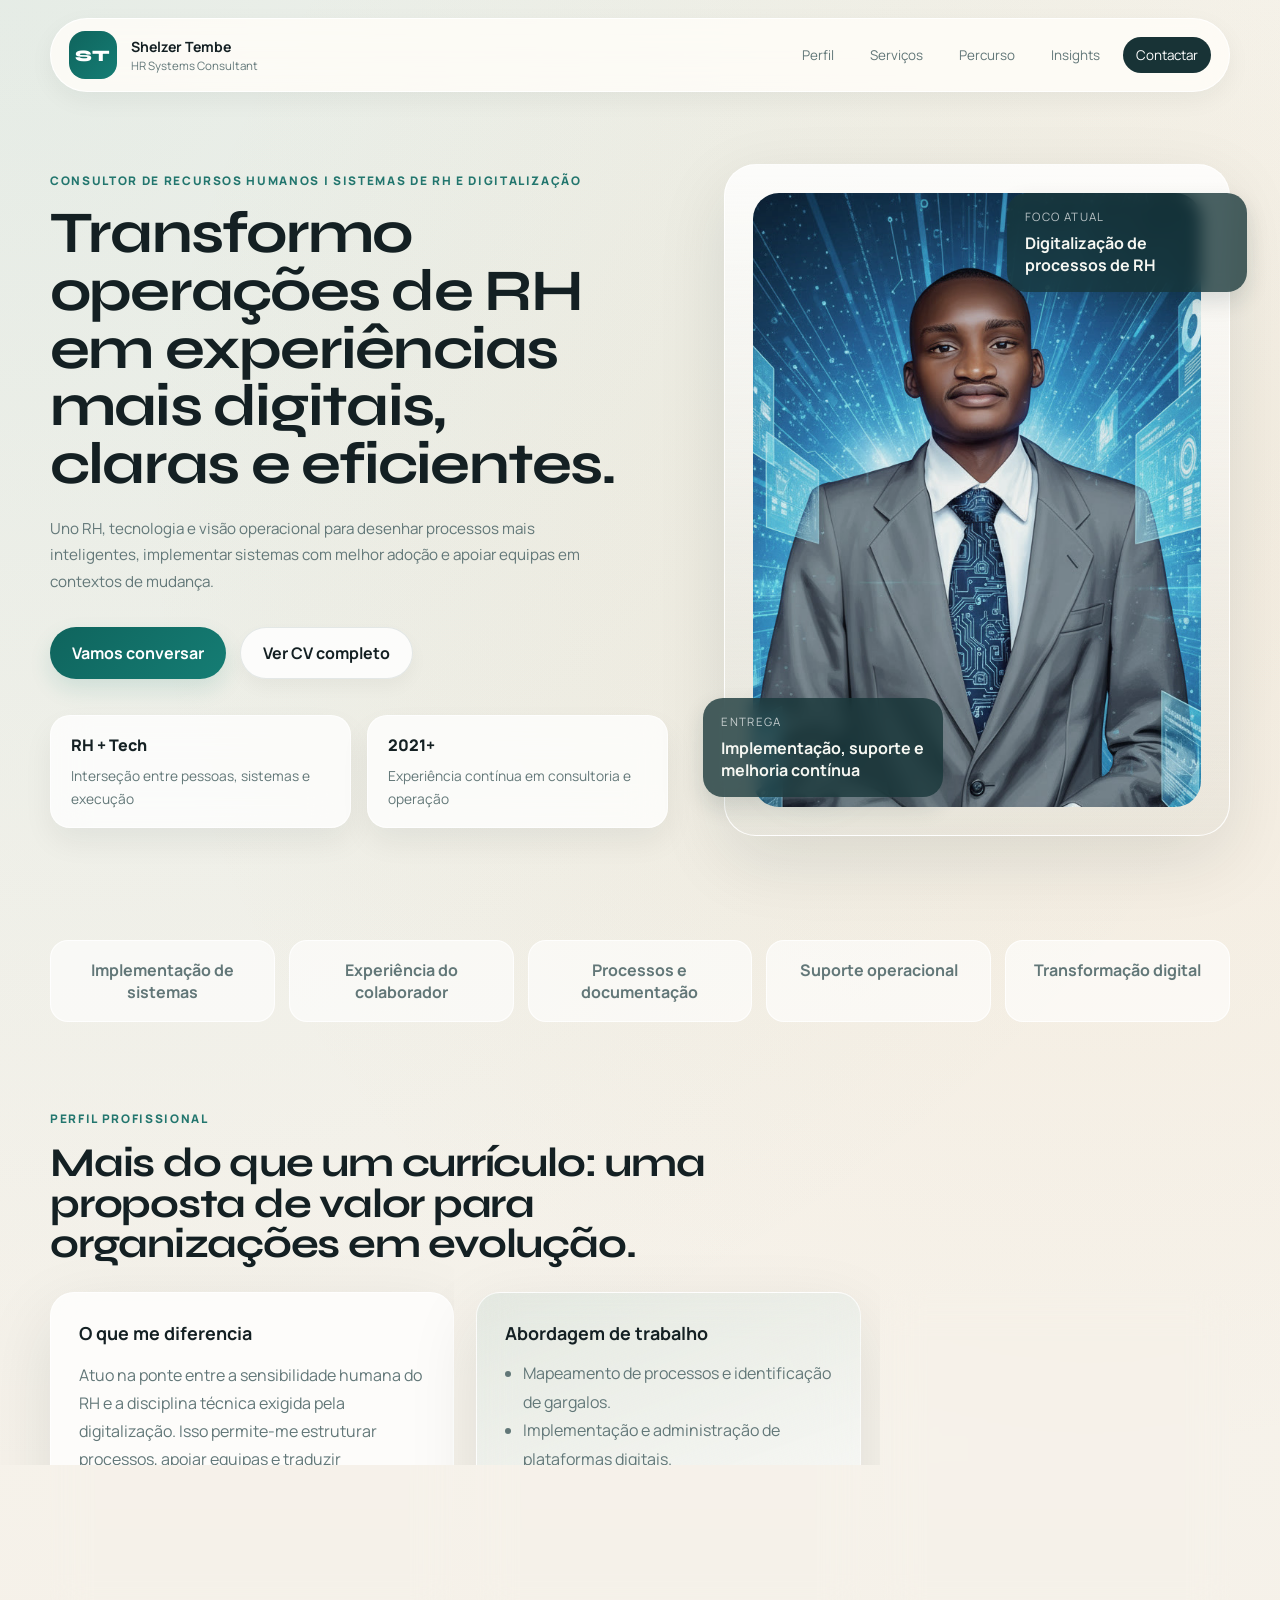
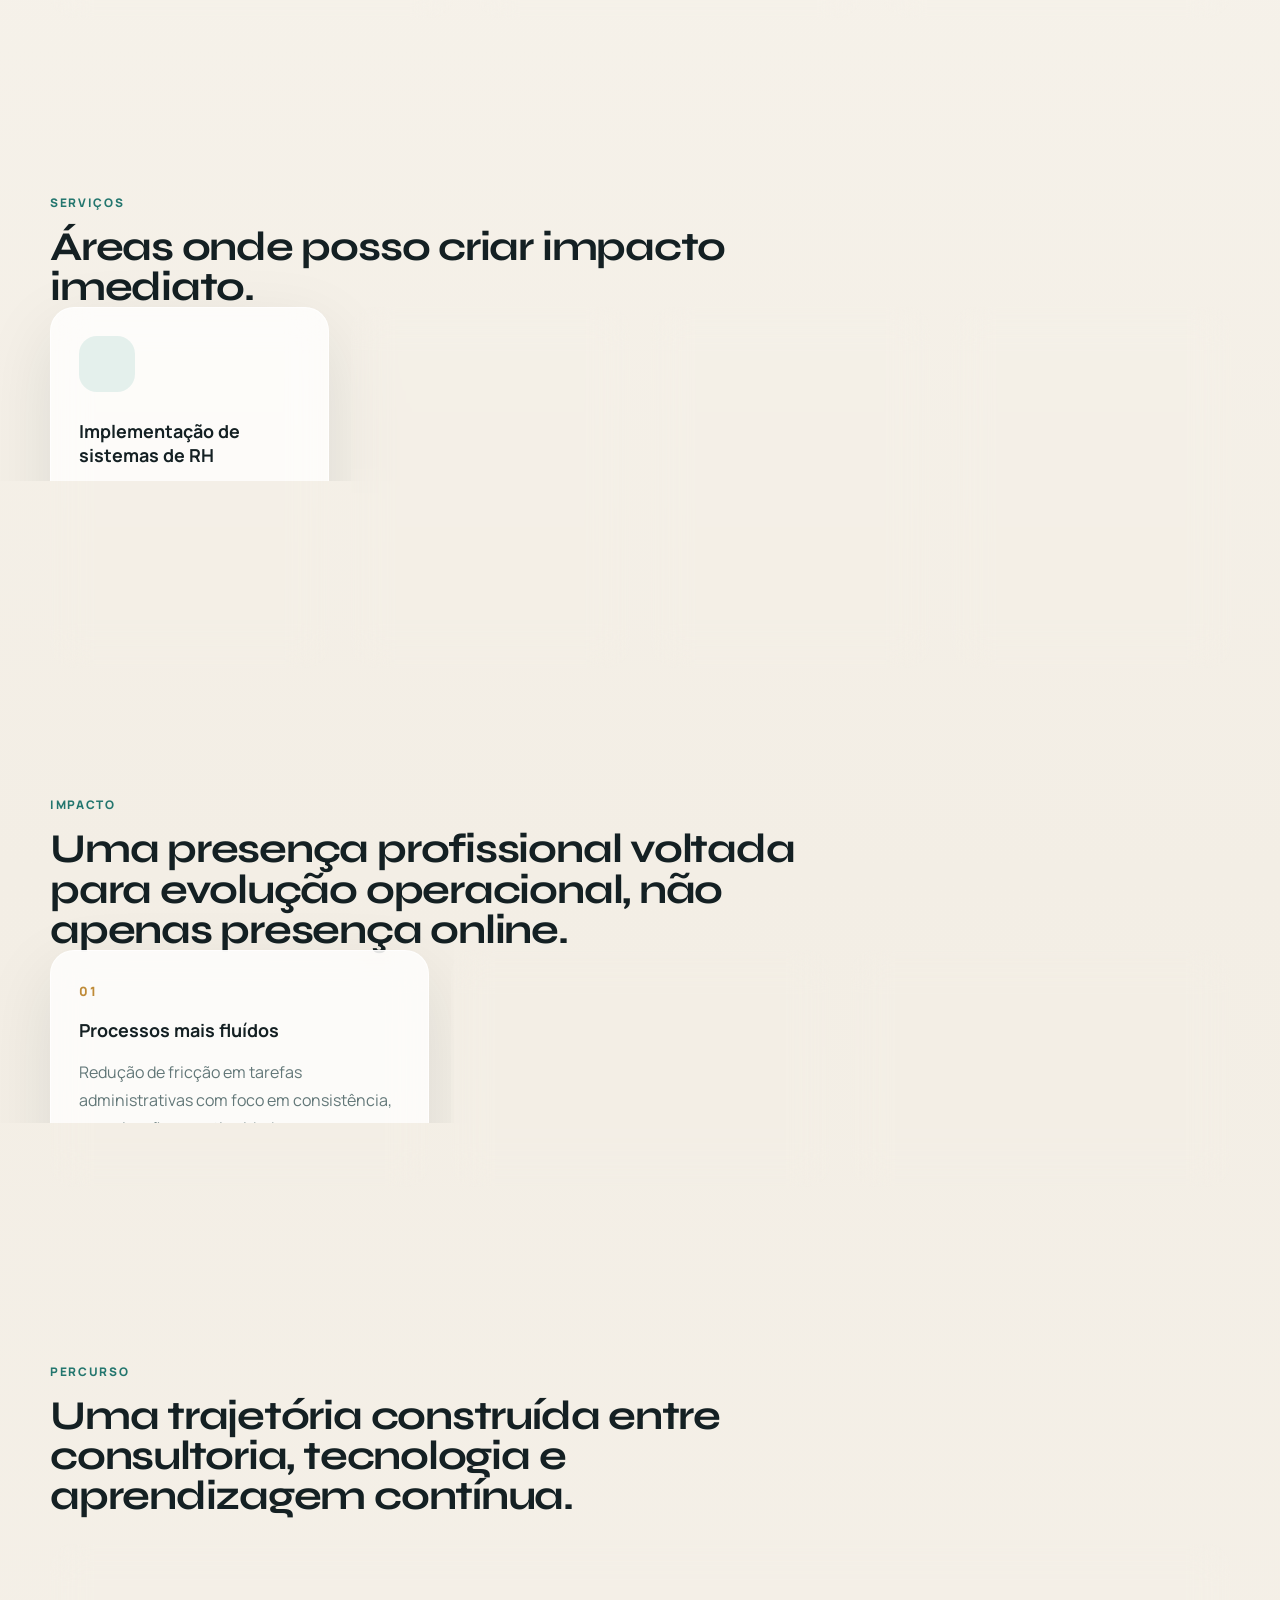
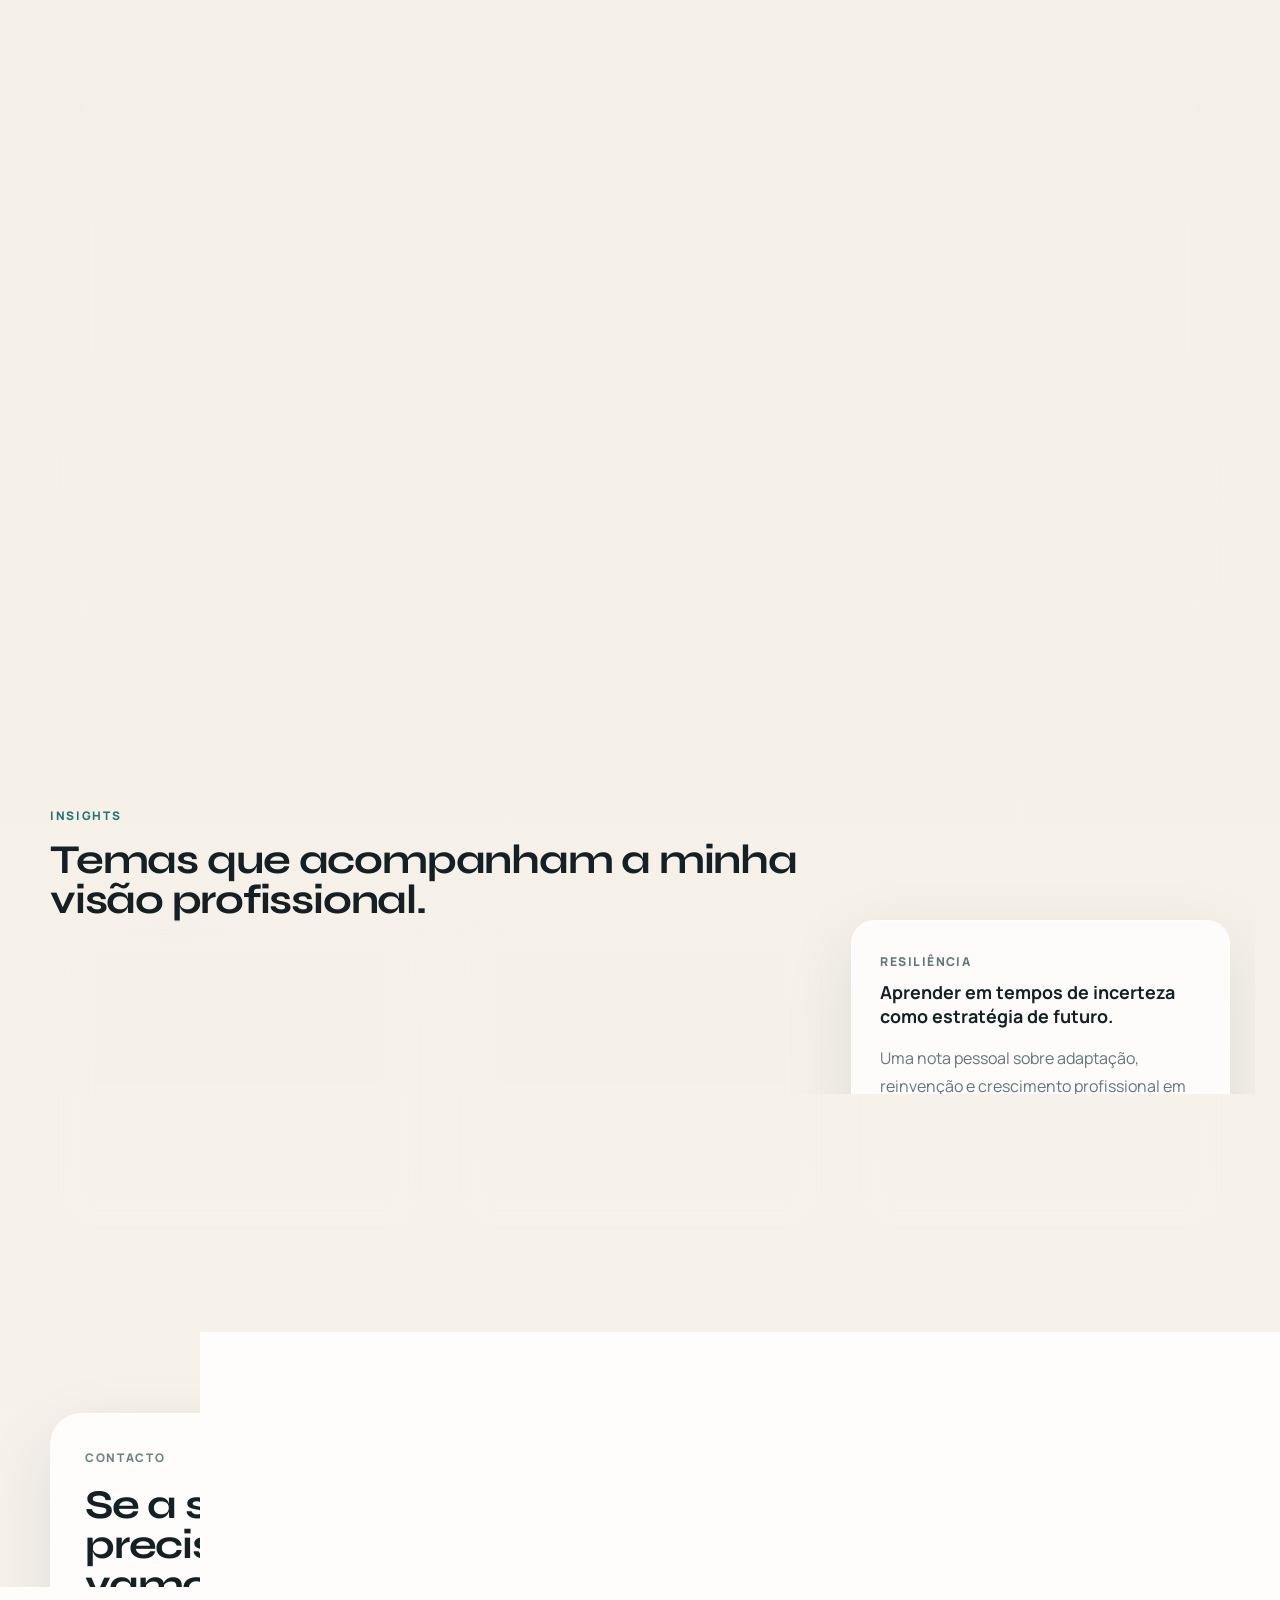
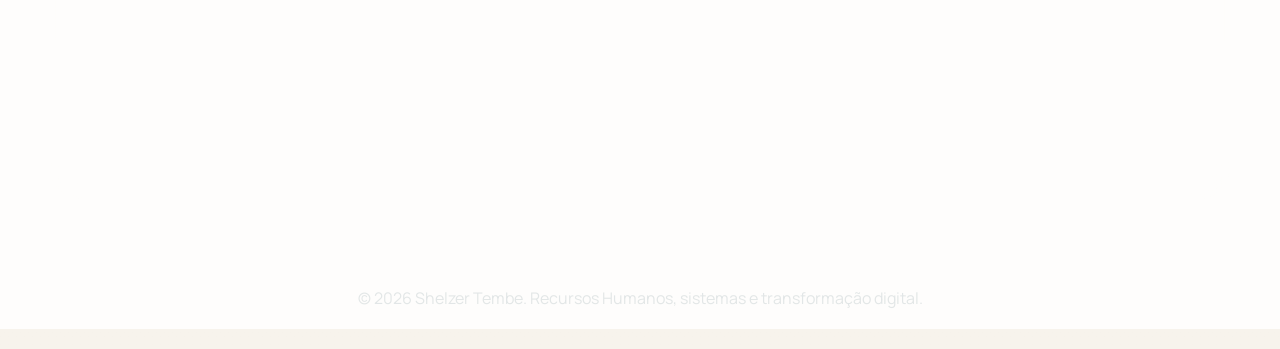
==== base/public_html/index.html @ d5ac781a "Update model" ====
<!DOCTYPE html>
<html lang="pt">
<head>
    <script async src="https://www.googletagmanager.com/gtag/js?id=G-PT7D8NVJNS"></script>
    <script>
        window.dataLayer = window.dataLayer || [];
        function gtag(){dataLayer.push(arguments);}
        gtag('js', new Date());
        gtag('config', 'G-PT7D8NVJNS');
    </script>

    <meta charset="utf-8">
    <meta name="viewport" content="width=device-width, initial-scale=1">
    <meta name="keywords" content="Shelzer Tembe, consultor de recursos humanos, sistemas de RH, digitalização, RH digital, transformação digital">
    <meta name="description" content="Portfólio de Shelzer Tembe, consultor de Recursos Humanos, sistemas de RH e digitalização de processos.">
    <meta name="author" content="Shelzer Tembe">

    <title>Shelzer Tembe | RH, Sistemas e Digitalização</title>

    <link rel="preconnect" href="https://fonts.googleapis.com">
    <link rel="preconnect" href="https://fonts.gstatic.com" crossorigin>
    <link href="https://fonts.googleapis.com/css2?family=Manrope:wght@400;500;600;700;800&family=Syne:wght@500;700;800&display=swap" rel="stylesheet">
    <link rel="stylesheet" href="assets/vendors/themify-icons/css/themify-icons.css">
    <link rel="stylesheet" href="assets/css/modern-portfolio.css">
    <link rel="apple-touch-icon" sizes="180x180" href="assets/favicon/apple-touch-icon.png">
    <link rel="icon" type="image/png" sizes="32x32" href="assets/favicon/favicon-32x32.png">
    <link rel="icon" type="image/png" sizes="16x16" href="assets/favicon/favicon-16x16.png">
    <link rel="manifest" href="assets/favicon/site.webmanifest">
</head>
<body>
    <div class="site-shell">
        <header class="topbar">
            <a class="brand" href="#home" aria-label="Voltar ao início">
                <span class="brand-mark">ST</span>
                <span class="brand-copy">
                    <strong>Shelzer Tembe</strong>
                    <span>HR Systems Consultant</span>
                </span>
            </a>

            <button class="menu-toggle" type="button" aria-expanded="false" aria-controls="site-nav" aria-label="Abrir menu">
                <span></span>
                <span></span>
            </button>

            <nav class="nav" id="site-nav">
                <a href="#about">Perfil</a>
                <a href="#services">Serviços</a>
                <a href="#journey">Percurso</a>
                <a href="#insights">Insights</a>
                <a href="#contact" class="nav-cta">Contactar</a>
            </nav>
        </header>

        <main id="home">
            <section class="hero section">
                <div class="hero-copy reveal">
                    <p class="eyebrow">Consultor de Recursos Humanos | Sistemas de RH e Digitalização</p>
                    <h1>Transformo operações de RH em experiências mais digitais, claras e eficientes.</h1>
                    <p class="hero-lead">
                        Uno RH, tecnologia e visão operacional para desenhar processos mais inteligentes,
                        implementar sistemas com melhor adoção e apoiar equipas em contextos de mudança.
                    </p>

                    <div class="hero-actions">
                        <a class="btn btn-primary" href="#contact">Vamos conversar</a>
                        <a class="btn btn-secondary" href="pdf/Shelzer_Tembe _cv.pdf" target="_blank" rel="noopener">Ver CV completo</a>
                    </div>

                    <div class="hero-proof">
                        <div class="proof-card">
                            <span class="proof-value">RH + Tech</span>
                            <span class="proof-label">Interseção entre pessoas, sistemas e execução</span>
                        </div>
                        <div class="proof-card">
                            <span class="proof-value">2021+</span>
                            <span class="proof-label">Experiência contínua em consultoria e operação</span>
                        </div>
                    </div>
                </div>

                <div class="hero-visual reveal reveal-delay">
                    <div class="portrait-panel">
                        <div class="portrait-glow"></div>
                        <img src="assets/imgs/avatar.jpg" alt="Retrato de Shelzer Tembe" class="portrait">

                        <div class="floating-card card-a">
                            <span class="floating-title">Foco atual</span>
                            <strong>Digitalização de processos de RH</strong>
                        </div>

                        <div class="floating-card card-b">
                            <span class="floating-title">Entrega</span>
                            <strong>Implementação, suporte e melhoria contínua</strong>
                        </div>
                    </div>
                </div>
            </section>

            <section class="trust-strip reveal" aria-label="Áreas de atuação">
                <span>Implementação de sistemas</span>
                <span>Experiência do colaborador</span>
                <span>Processos e documentação</span>
                <span>Suporte operacional</span>
                <span>Transformação digital</span>
            </section>

            <section class="section section-grid" id="about">
                <div class="section-heading reveal">
                    <p class="eyebrow">Perfil profissional</p>
                    <h2>Mais do que um currículo: uma proposta de valor para organizações em evolução.</h2>
                </div>

                <div class="about-layout">
                    <article class="feature-card reveal">
                        <h3>O que me diferencia</h3>
                        <p>
                            Atuo na ponte entre a sensibilidade humana do RH e a disciplina técnica exigida
                            pela digitalização. Isso permite-me estruturar processos, apoiar equipas e traduzir
                            necessidades operacionais em soluções mais simples de usar.
                        </p>
                    </article>

                    <article class="feature-card accent reveal">
                        <h3>Abordagem de trabalho</h3>
                        <ul class="clean-list">
                            <li>Mapeamento de processos e identificação de gargalos.</li>
                            <li>Implementação e administração de plataformas digitais.</li>
                            <li>Suporte aos utilizadores e adoção de novas rotinas.</li>
                            <li>Organização documental, comunicação e consistência operacional.</li>
                        </ul>
                    </article>

                    <article class="feature-card stats reveal">
                        <h3>Capacidades-chave</h3>
                        <div class="stat-row">
                            <span>RH operacional</span>
                            <strong>Estrutura</strong>
                        </div>
                        <div class="stat-row">
                            <span>Sistemas e suporte</span>
                            <strong>Execução</strong>
                        </div>
                        <div class="stat-row">
                            <span>Documentação e design</span>
                            <strong>Clareza</strong>
                        </div>
                        <div class="stat-row">
                            <span>Melhoria de processos</span>
                            <strong>Evolução</strong>
                        </div>
                    </article>
                </div>
            </section>

            <section class="section" id="services">
                <div class="section-heading reveal">
                    <p class="eyebrow">Serviços</p>
                    <h2>Áreas onde posso criar impacto imediato.</h2>
                </div>

                <div class="services-grid">
                    <article class="service-card reveal">
                        <i class="ti-settings service-icon" aria-hidden="true"></i>
                        <h3>Implementação de sistemas de RH</h3>
                        <p>Configuração, organização e apoio à adoção de plataformas para tornar o trabalho do RH mais ágil e rastreável.</p>
                    </article>

                    <article class="service-card reveal">
                        <i class="ti-layers-alt service-icon" aria-hidden="true"></i>
                        <h3>Digitalização de processos</h3>
                        <p>Transformação de rotinas manuais em fluxos digitais com mais controlo, menos retrabalho e melhor experiência interna.</p>
                    </article>

                    <article class="service-card reveal">
                        <i class="ti-headphone-alt service-icon" aria-hidden="true"></i>
                        <h3>Suporte funcional e técnico</h3>
                        <p>Acompanhamento próximo para equipas, utilizadores e operações que precisam de continuidade, clareza e resposta rápida.</p>
                    </article>

                    <article class="service-card reveal">
                        <i class="ti-write service-icon" aria-hidden="true"></i>
                        <h3>Documentação e comunicação</h3>
                        <p>Estruturação de documentos, propostas, conteúdos e materiais de apoio com linguagem mais profissional e organizada.</p>
                    </article>
                </div>
            </section>

            <section class="section impact-section">
                <div class="section-heading reveal">
                    <p class="eyebrow">Impacto</p>
                    <h2>Uma presença profissional voltada para evolução operacional, não apenas presença online.</h2>
                </div>

                <div class="impact-grid">
                    <article class="impact-card reveal">
                        <span class="impact-number">01</span>
                        <h3>Processos mais fluídos</h3>
                        <p>Redução de fricção em tarefas administrativas com foco em consistência, organização e continuidade.</p>
                    </article>
                    <article class="impact-card reveal">
                        <span class="impact-number">02</span>
                        <h3>Adoção mais humana</h3>
                        <p>Digitalização com atenção às pessoas que usam o sistema, não apenas à ferramenta em si.</p>
                    </article>
                    <article class="impact-card reveal">
                        <span class="impact-number">03</span>
                        <h3>Execução com visão híbrida</h3>
                        <p>Capacidade de navegar entre RH, tecnologia, atendimento e documentação no mesmo projeto.</p>
                    </article>
                </div>
            </section>

            <section class="section section-grid" id="journey">
                <div class="section-heading reveal">
                    <p class="eyebrow">Percurso</p>
                    <h2>Uma trajetória construída entre consultoria, tecnologia e aprendizagem contínua.</h2>
                </div>

                <div class="timeline">
                    <article class="timeline-card reveal">
                        <span class="timeline-year">2021 - atual</span>
                        <h3>Consultor de Recursos Humanos e Tecnologia</h3>
                        <p class="timeline-place">Business Diversity Consultoria Empresarial, SA</p>
                        <p>Atuação em plataformas digitais, propostas, suporte à operação, implementação de sistemas, organização documental e apoio transversal ao RH.</p>
                    </article>

                    <article class="timeline-card reveal">
                        <span class="timeline-year">2020 - 2021</span>
                        <h3>Professor de Informática para Crianças</h3>
                        <p class="timeline-place">Escola Privada Mundo Jesus</p>
                        <p>Experiência em formação, adaptação de conteúdos, suporte técnico básico e comunicação pedagógica.</p>
                    </article>

                    <article class="timeline-card reveal">
                        <span class="timeline-year">Formação contínua</span>
                        <h3>Direito, RH Digital e Front-end</h3>
                        <p class="timeline-place">Aprendizagem multidisciplinar</p>
                        <p>Base jurídica em desenvolvimento, formação em RH digital e conhecimentos de front-end que reforçam a leitura de sistemas e interfaces.</p>
                    </article>
                </div>
            </section>

            <section class="section insights-section" id="insights">
                <div class="section-heading reveal">
                    <p class="eyebrow">Insights</p>
                    <h2>Temas que acompanham a minha visão profissional.</h2>
                </div>

                <div class="insights-grid">
                    <a class="insight-card reveal" href="rh-digital.html">
                        <span class="insight-tag">RH Digital</span>
                        <h3>Como a tecnologia está a redefinir a gestão de pessoas.</h3>
                        <p>Uma reflexão sobre aprendizagem em RH digital e o papel estratégico da inovação nos processos humanos.</p>
                        <span class="insight-link">Ler artigo</span>
                    </a>

                    <a class="insight-card reveal" href="decidi-estudar-direito.html">
                        <span class="insight-tag">Direito</span>
                        <h3>Porque estudar Direito também fortalece a minha atuação profissional.</h3>
                        <p>Uma visão sobre responsabilidade cívica, pensamento crítico e construção institucional em Moçambique.</p>
                        <span class="insight-link">Ler artigo</span>
                    </a>

                    <a class="insight-card reveal" href="covid-19.html">
                        <span class="insight-tag">Resiliência</span>
                        <h3>Aprender em tempos de incerteza como estratégia de futuro.</h3>
                        <p>Uma nota pessoal sobre adaptação, reinvenção e crescimento profissional em contextos desafiantes.</p>
                        <span class="insight-link">Ler artigo</span>
                    </a>
                </div>
            </section>

            <section class="section cta-section reveal" id="contact">
                <div class="cta-panel">
                    <div>
                        <p class="eyebrow">Contacto</p>
                        <h2>Se a sua organização precisa de RH mais digital, vamos falar.</h2>
                        <p>
                            Disponível para colaborar em iniciativas de melhoria de processos,
                            implementação de sistemas, suporte funcional e evolução operacional.
                        </p>
                    </div>

                    <div class="cta-actions">
                        <a class="btn btn-primary" href="mailto:shelzertembe.mz@gmail.com?subject=Contacto%20via%20portf%C3%B3lio">Enviar email</a>
                        <a class="btn btn-secondary" href="https://www.linkedin.com/in/shelzer-tembe-0a6648215/" target="_blank" rel="noopener">LinkedIn</a>
                    </div>

                    <div class="contact-meta">
                        <span><i class="ti-email"></i> shelzertembe.mz@gmail.com</span>
                        <span><i class="ti-mobile"></i> +258 87 902 6770</span>
                        <span><i class="ti-map-alt"></i> Maputo, Moçambique</span>
                    </div>
                </div>
            </section>
        </main>

        <footer class="footer">
            <p>&copy; <span id="year"></span> Shelzer Tembe. Recursos Humanos, sistemas e transformação digital.</p>
        </footer>
    </div>

    <script src="assets/js/portfolio.js"></script>
</body>
</html>
---- base/public_html/assets/css/modern-portfolio.css ----
:root {
    --bg: #f4efe6;
    --surface: rgba(255, 255, 255, 0.76);
    --surface-strong: #fffdf8;
    --surface-dark: #173538;
    --text: #142023;
    --muted: #627778;
    --line: rgba(18, 48, 51, 0.14);
    --accent: #157d74;
    --accent-strong: #0f645d;
    --accent-soft: #e4f0ec;
    --gold: #bf8b38;
    --shadow: 0 24px 70px rgba(16, 36, 38, 0.1);
    --radius-xl: 32px;
    --radius-lg: 24px;
    --radius-md: 18px;
    --container: 1180px;
}

*,
*::before,
*::after {
    box-sizing: border-box;
}

html {
    scroll-behavior: smooth;
}

body {
    margin: 0;
    font-family: "Manrope", sans-serif;
    color: var(--text);
    background:
        radial-gradient(circle at top left, rgba(21, 125, 116, 0.09), transparent 28%),
        radial-gradient(circle at 85% 10%, rgba(191, 139, 56, 0.09), transparent 20%),
        linear-gradient(180deg, #faf7f1 0%, #f3eee5 48%, #f7f3ec 100%);
}

img {
    max-width: 100%;
    display: block;
}

a {
    color: inherit;
    text-decoration: none;
}

.site-shell {
    min-height: 100vh;
    overflow: hidden;
}

.topbar,
.section,
.footer,
.trust-strip {
    width: min(calc(100% - 32px), var(--container));
    margin-inline: auto;
}

.topbar {
    position: sticky;
    top: 18px;
    z-index: 30;
    display: flex;
    align-items: center;
    justify-content: space-between;
    gap: 20px;
    margin-top: 18px;
    padding: 12px 18px;
    background: rgba(255, 253, 248, 0.84);
    border: 1px solid rgba(255, 255, 255, 0.88);
    border-radius: 999px;
    backdrop-filter: blur(14px);
    box-shadow: 0 8px 24px rgba(20, 32, 35, 0.05);
}

.brand {
    display: inline-flex;
    align-items: center;
    gap: 14px;
    min-width: 0;
}

.brand-mark {
    display: grid;
    place-items: center;
    width: 48px;
    height: 48px;
    border-radius: 16px;
    background: linear-gradient(135deg, var(--accent-strong), var(--accent));
    color: #fff;
    font-family: "Syne", sans-serif;
    font-weight: 800;
    letter-spacing: 0.06em;
}

.brand-copy {
    display: grid;
    gap: 2px;
}

.brand-copy strong {
    font-size: 0.88rem;
}

.brand-copy span {
    color: var(--muted);
    font-size: 0.72rem;
}

.nav {
    display: flex;
    align-items: center;
    gap: 10px;
}

.nav a {
    padding: 9px 13px;
    font-size: 0.84rem;
    color: var(--muted);
    border-radius: 999px;
    transition: 0.25s ease;
}

.nav a:hover,
.nav a:focus-visible {
    color: var(--text);
    background: rgba(21, 125, 116, 0.06);
}

.nav-cta {
    color: #fff !important;
    background: #183336;
}

.menu-toggle {
    display: none;
    width: 48px;
    height: 48px;
    padding: 0;
    border: 0;
    border-radius: 50%;
    background: rgba(18, 48, 51, 0.08);
    cursor: pointer;
}

.menu-toggle span {
    display: block;
    width: 18px;
    height: 2px;
    margin: 5px auto;
    background: var(--text);
    border-radius: 999px;
}

.section {
    padding: 88px 0;
}

.hero {
    display: grid;
    grid-template-columns: minmax(0, 1.1fr) minmax(320px, 0.9fr);
    align-items: center;
    gap: 56px;
    padding-top: 72px;
}

.eyebrow {
    margin: 0 0 16px;
    font-size: 0.74rem;
    font-weight: 800;
    letter-spacing: 0.14em;
    text-transform: uppercase;
    color: #126c64;
    opacity: 0.92;
}

.hero h1,
.section-heading h2,
.cta-panel h2 {
    margin: 0;
    font-family: "Syne", sans-serif;
    line-height: 0.98;
    letter-spacing: -0.03em;
}

.hero h1 {
    font-size: clamp(2rem, 4.6vw, 3.75rem);
    max-width: 13.5ch;
}

.hero-lead,
.feature-card p,
.service-card p,
.impact-card p,
.timeline-card p,
.insight-card p,
.cta-panel p {
    color: var(--muted);
    line-height: 1.75;
}

.hero-lead {
    max-width: 62ch;
    margin: 22px 0 0;
    font-size: 0.95rem;
}

.hero-actions,
.cta-actions {
    display: flex;
    flex-wrap: wrap;
    gap: 14px;
    margin-top: 32px;
}

.btn {
    display: inline-flex;
    align-items: center;
    justify-content: center;
    min-height: 52px;
    padding: 0 22px;
    border-radius: 999px;
    font-weight: 700;
    transition: transform 0.25s ease, box-shadow 0.25s ease, background 0.25s ease;
}

.btn:hover,
.btn:focus-visible {
    transform: translateY(-2px);
}

.btn-primary {
    color: #fff;
    background: linear-gradient(135deg, var(--accent-strong), var(--accent));
    box-shadow: 0 10px 22px rgba(21, 125, 116, 0.14);
}

.btn-secondary {
    color: var(--text);
    background: rgba(255, 255, 255, 0.82);
    border: 1px solid rgba(18, 48, 51, 0.1);
    box-shadow: 0 8px 18px rgba(20, 32, 35, 0.04);
}

.hero-proof {
    display: grid;
    grid-template-columns: repeat(2, minmax(0, 1fr));
    gap: 16px;
    margin-top: 36px;
}

.proof-card,
.feature-card,
.service-card,
.impact-card,
.timeline-card,
.insight-card,
.cta-panel {
    background: var(--surface);
    border: 1px solid rgba(255, 255, 255, 0.72);
    box-shadow: var(--shadow);
    backdrop-filter: blur(18px);
}

.proof-card {
    padding: 18px 20px;
    border-radius: 20px;
    box-shadow: 0 14px 30px rgba(20, 32, 35, 0.06);
}

.proof-value {
    display: block;
    margin-bottom: 8px;
    font-weight: 800;
}

.proof-label {
    color: var(--muted);
    font-size: 0.86rem;
    line-height: 1.55;
}

.portrait-panel {
    position: relative;
    padding: 28px;
    border-radius: var(--radius-xl);
    background: linear-gradient(180deg, rgba(255, 255, 255, 0.82), rgba(18, 48, 51, 0.04));
    border: 1px solid rgba(255, 255, 255, 0.9);
    box-shadow: var(--shadow);
}

.portrait-glow {
    position: absolute;
    inset: auto auto 24px 24px;
    width: 130px;
    height: 130px;
    border-radius: 50%;
    background: radial-gradient(circle, rgba(21, 125, 116, 0.22), transparent 70%);
    filter: blur(18px);
}

.portrait {
    width: min(100%, 520px);
    height: clamp(360px, 48vw, 620px);
    object-fit: cover;
    border-radius: 26px;
    filter: saturate(0.74) contrast(0.98) brightness(0.98);
}

.floating-card {
    position: absolute;
    max-width: 240px;
    padding: 16px 18px;
    border-radius: 20px;
    background: rgba(23, 53, 56, 0.78);
    color: #f6f7f2;
    box-shadow: 0 10px 22px rgba(18, 48, 51, 0.14);
    backdrop-filter: blur(8px);
}

.card-a {
    top: 28px;
    right: -18px;
}

.card-b {
    bottom: 38px;
    left: -22px;
}

.floating-title {
    display: block;
    margin-bottom: 8px;
    color: rgba(255, 255, 255, 0.7);
    font-size: 0.72rem;
    text-transform: uppercase;
    letter-spacing: 0.12em;
}

.trust-strip {
    display: grid;
    grid-template-columns: repeat(5, minmax(0, 1fr));
    gap: 14px;
    margin-top: 16px;
}

.trust-strip span {
    padding: 18px 20px;
    border-radius: 18px;
    background: rgba(255, 255, 255, 0.6);
    border: 1px solid rgba(255, 255, 255, 0.82);
    color: var(--muted);
    text-align: center;
    font-weight: 700;
}

.section-grid {
    display: grid;
    gap: 28px;
}

.section-heading {
    max-width: 780px;
}

.section-heading h2,
.cta-panel h2 {
    font-size: clamp(1.7rem, 3.2vw, 2.9rem);
}

.about-layout,
.services-grid,
.impact-grid,
.insights-grid {
    display: grid;
    gap: 22px;
}

.about-layout {
    grid-template-columns: 1.05fr 1fr 0.9fr;
}

.feature-card,
.service-card,
.impact-card,
.timeline-card,
.insight-card {
    padding: 28px;
    border-radius: var(--radius-lg);
}

.feature-card h3,
.service-card h3,
.impact-card h3,
.timeline-card h3,
.insight-card h3 {
    margin: 0 0 14px;
    font-size: 1.12rem;
}

.feature-card.accent {
    background: linear-gradient(160deg, rgba(21, 125, 116, 0.08), rgba(255, 255, 255, 0.82));
}

.clean-list {
    margin: 0;
    padding-left: 18px;
    color: var(--muted);
    line-height: 1.8;
}

.stats .stat-row {
    display: flex;
    align-items: center;
    justify-content: space-between;
    gap: 16px;
    padding: 14px 0;
    border-bottom: 1px solid var(--line);
}

.stats .stat-row:last-child {
    border-bottom: 0;
    padding-bottom: 0;
}

.services-grid {
    grid-template-columns: repeat(4, minmax(0, 1fr));
}

.service-card {
    position: relative;
    overflow: hidden;
}

.service-card::after {
    content: "";
    position: absolute;
    inset: auto -30px -42px auto;
    width: 120px;
    height: 120px;
    border-radius: 28px;
    background: radial-gradient(circle, rgba(21, 125, 116, 0.1), transparent 70%);
}

.service-icon {
    display: inline-grid;
    place-items: center;
    width: 56px;
    height: 56px;
    margin-bottom: 22px;
    border-radius: 18px;
    background: var(--accent-soft);
    color: var(--accent-strong);
    font-size: 1.2rem;
}

.impact-section {
    padding-top: 40px;
}

.impact-grid {
    grid-template-columns: repeat(3, minmax(0, 1fr));
}

.impact-number {
    display: inline-block;
    margin-bottom: 18px;
    color: var(--gold);
    font-size: 0.8rem;
    font-weight: 800;
    letter-spacing: 0.16em;
}

.timeline {
    display: grid;
    gap: 18px;
}

.timeline-card {
    position: relative;
    padding-left: 34px;
}

.timeline-card::before {
    content: "";
    position: absolute;
    top: 30px;
    left: 16px;
    width: 10px;
    height: 10px;
    border-radius: 50%;
    background: var(--accent);
    box-shadow: 0 0 0 6px rgba(14, 143, 131, 0.12);
}

.timeline-year,
.timeline-place,
.insight-tag,
.contact-meta span {
    color: var(--muted);
}

.timeline-year,
.insight-tag {
    display: inline-block;
    margin-bottom: 10px;
    font-size: 0.76rem;
    font-weight: 800;
    letter-spacing: 0.12em;
    text-transform: uppercase;
}

.insights-grid {
    grid-template-columns: repeat(3, minmax(0, 1fr));
}

.insight-card {
    transition: transform 0.25s ease, background 0.25s ease;
}

.insight-card:hover,
.insight-card:focus-visible {
    transform: translateY(-6px);
    background: rgba(255, 255, 255, 0.84);
}

.insight-link {
    display: inline-flex;
    margin-top: 18px;
    color: var(--accent-strong);
    font-weight: 800;
}

.cta-panel {
    display: grid;
    grid-template-columns: 1.2fr 0.9fr;
    gap: 28px;
    padding: 34px;
    border-radius: var(--radius-xl);
    background:
        radial-gradient(circle at top right, rgba(21, 125, 116, 0.12), transparent 30%),
        rgba(255, 255, 255, 0.82);
}

.contact-meta {
    display: flex;
    flex-wrap: wrap;
    gap: 18px;
    align-items: center;
    margin-top: 24px;
}

.contact-meta span {
    display: inline-flex;
    align-items: center;
    gap: 8px;
    font-size: 0.88rem;
}

.footer {
    padding: 0 0 40px;
}

.footer p {
    margin: 0;
    color: var(--muted);
    text-align: center;
}

.reveal {
    opacity: 0;
    transform: translateY(22px);
    transition: opacity 0.7s ease, transform 0.7s ease;
}

.reveal-delay {
    transition-delay: 0.12s;
}

.reveal.is-visible {
    opacity: 1;
    transform: translateY(0);
}

@media (max-width: 1100px) {
    .hero,
    .about-layout,
    .services-grid,
    .impact-grid,
    .insights-grid,
    .cta-panel,
    .trust-strip {
        grid-template-columns: repeat(2, minmax(0, 1fr));
    }

    .hero {
        gap: 34px;
    }

    .hero h1 {
        max-width: 12ch;
    }
}

@media (max-width: 820px) {
    .topbar {
        align-items: flex-start;
        border-radius: 30px;
    }

    .menu-toggle {
        display: inline-block;
    }

    .nav {
        position: absolute;
        top: calc(100% + 12px);
        left: 0;
        right: 0;
        display: none;
        flex-direction: column;
        align-items: stretch;
        padding: 14px;
        background: rgba(255, 253, 248, 0.96);
        border-radius: 24px;
        border: 1px solid rgba(255, 255, 255, 0.85);
        box-shadow: 0 20px 40px rgba(20, 32, 35, 0.12);
    }

    .nav.is-open {
        display: flex;
    }

    .hero,
    .about-layout,
    .services-grid,
    .impact-grid,
    .insights-grid,
    .cta-panel,
    .trust-strip,
    .hero-proof {
        grid-template-columns: 1fr;
    }

    .section {
        padding: 72px 0;
    }

    .hero {
        padding-top: 44px;
    }

    .hero h1 {
        max-width: none;
        font-size: clamp(1.82rem, 8.2vw, 2.95rem);
    }

    .portrait-panel {
        padding: 18px;
    }

    .portrait {
        height: 420px;
    }

    .floating-card {
        position: static;
        max-width: none;
        margin-top: 14px;
    }

    .cta-panel {
        padding: 26px;
    }
}

@media (max-width: 560px) {
    .topbar,
    .section,
    .footer,
    .trust-strip {
        width: min(calc(100% - 20px), var(--container));
    }

    .topbar {
        padding: 12px 14px;
    }

    .brand-copy span {
        display: none;
    }

    .feature-card,
    .service-card,
    .impact-card,
    .timeline-card,
    .insight-card,
    .cta-panel {
        padding: 22px;
    }

    .portrait {
        height: 340px;
    }

    .contact-meta {
        flex-direction: column;
        align-items: flex-start;
        gap: 10px;
    }
}
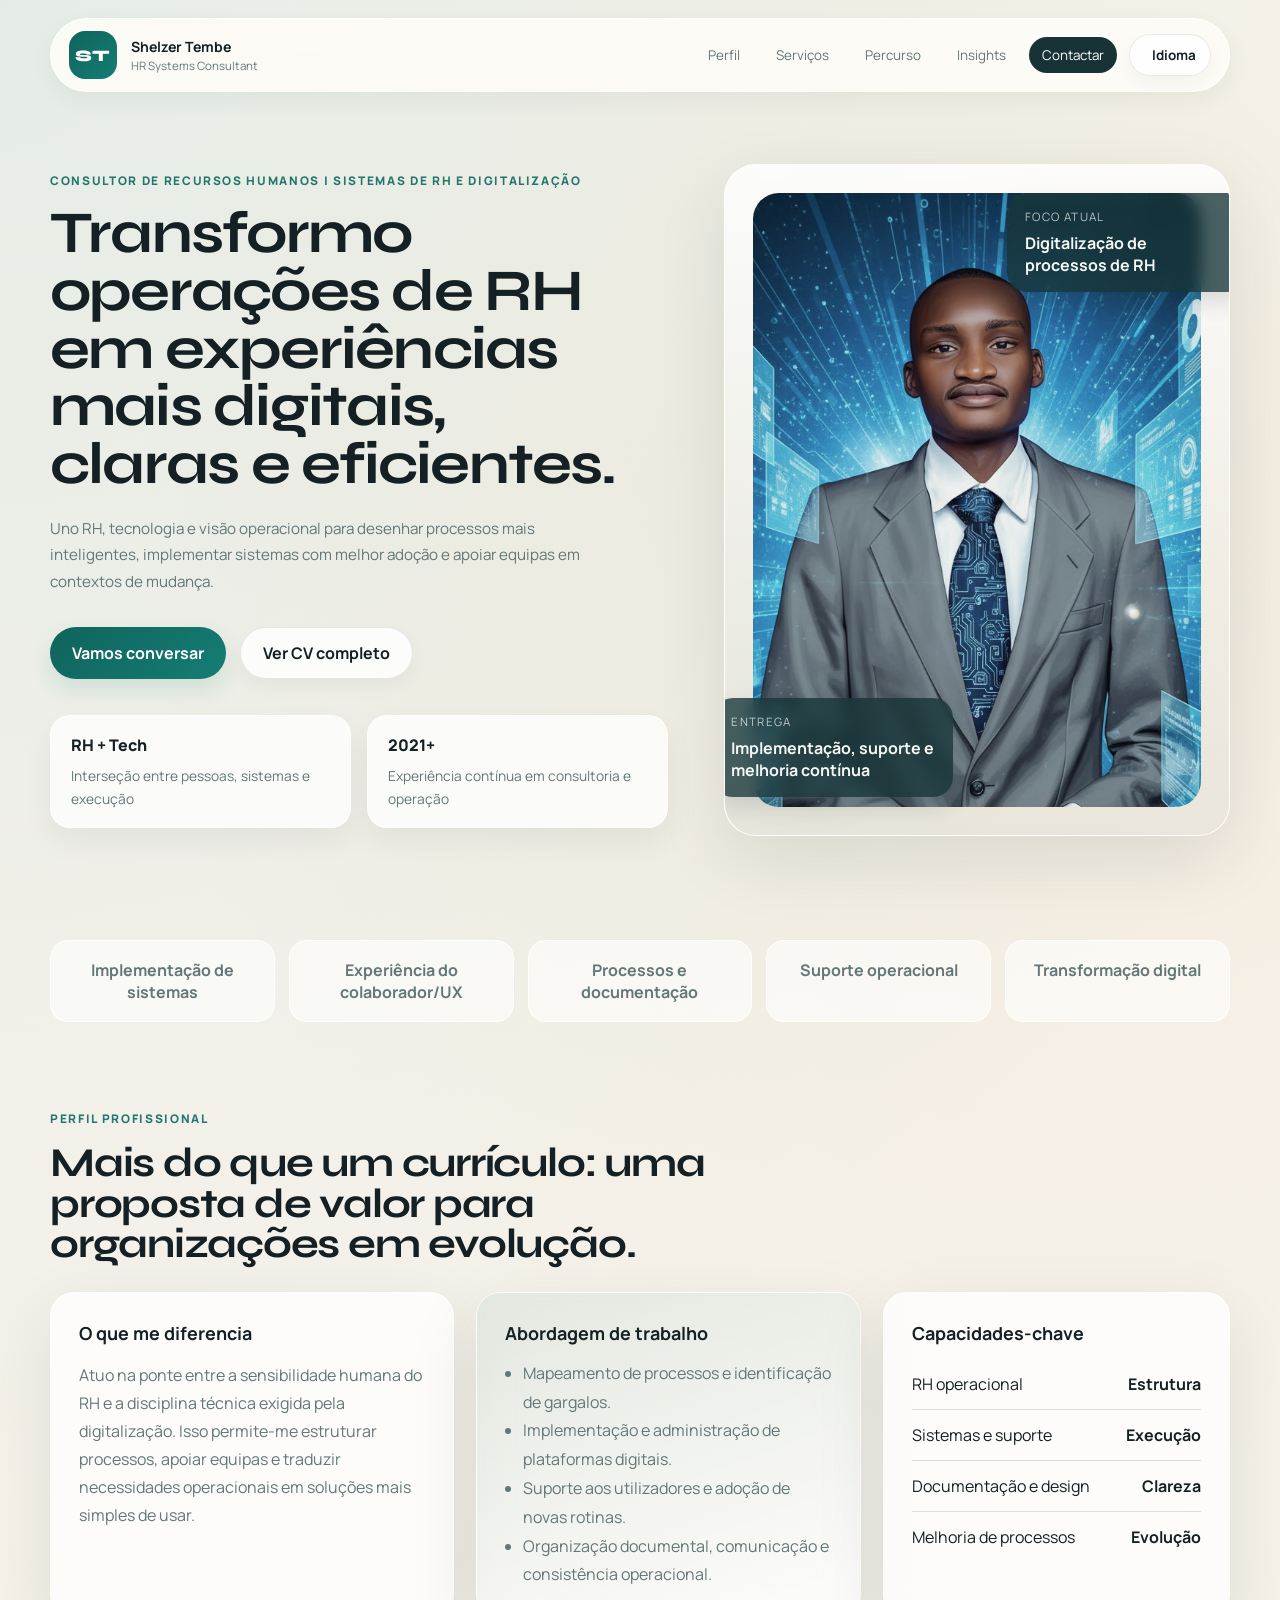
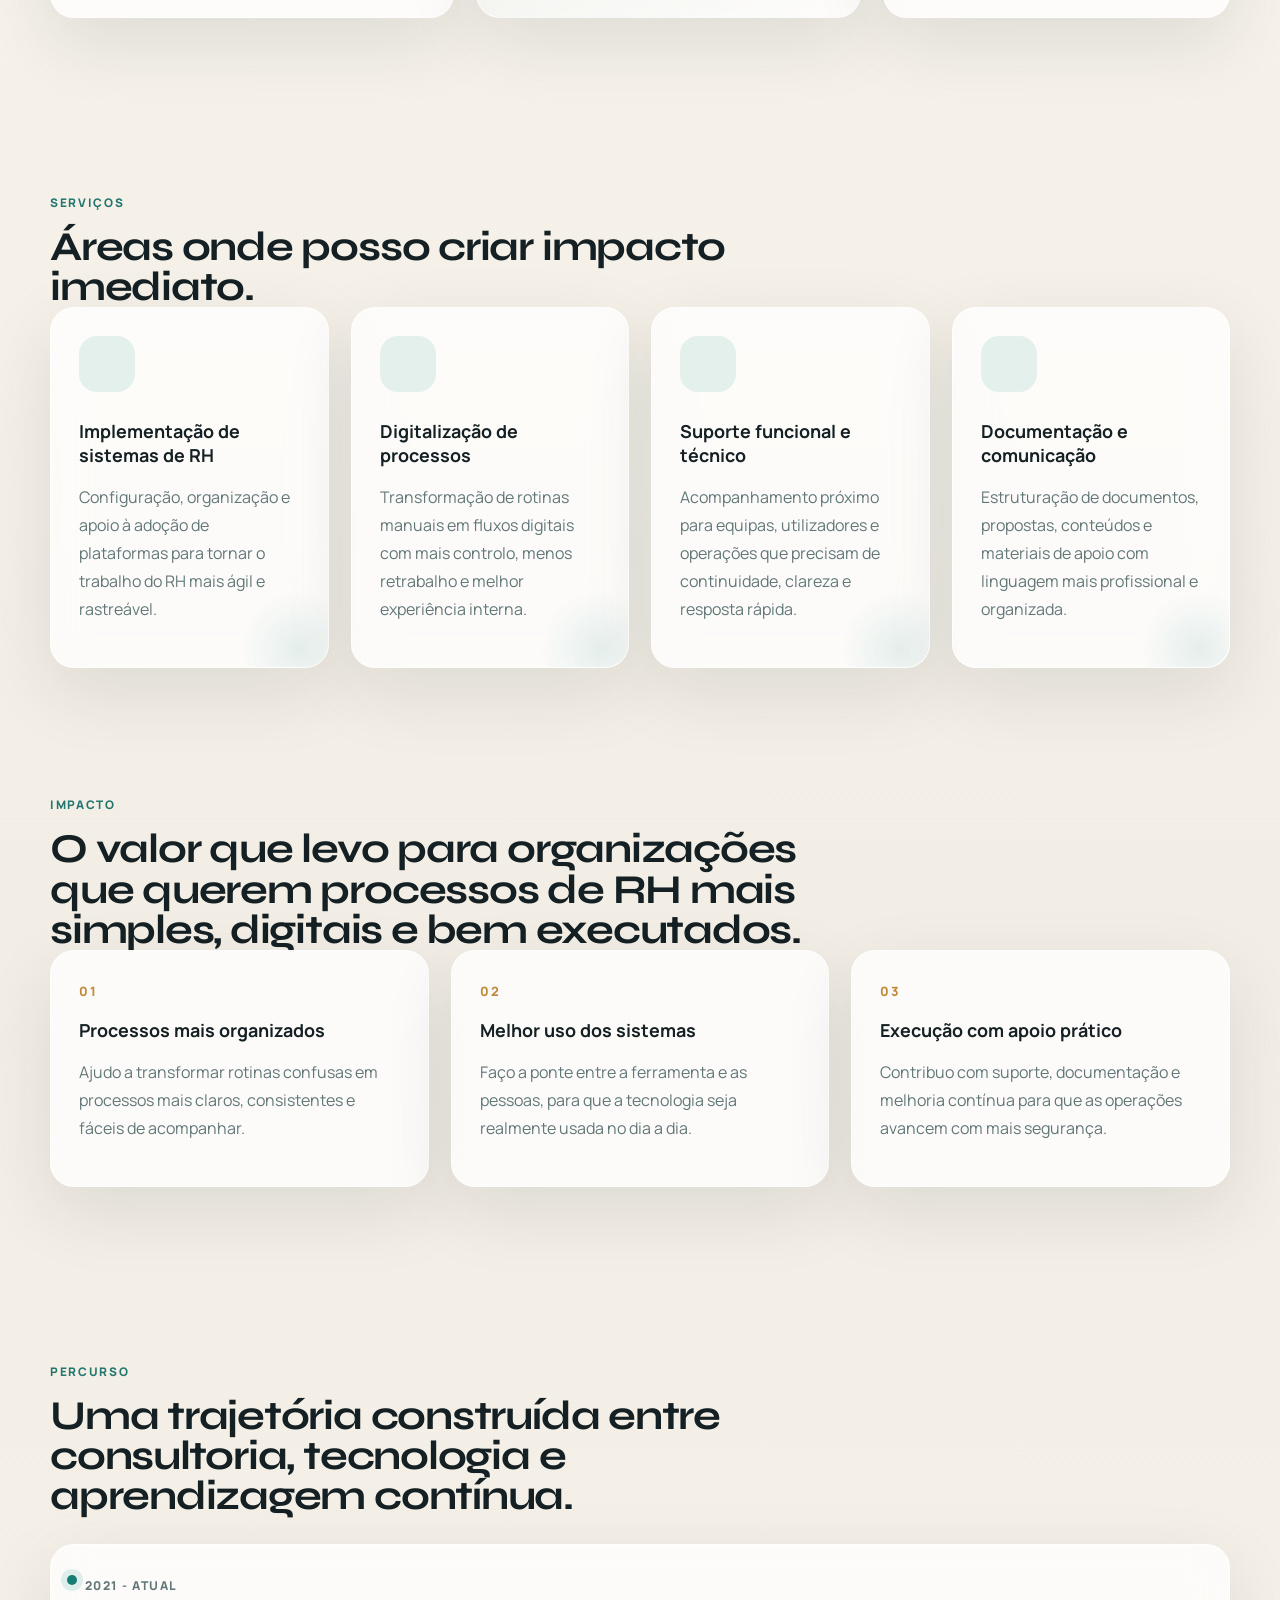
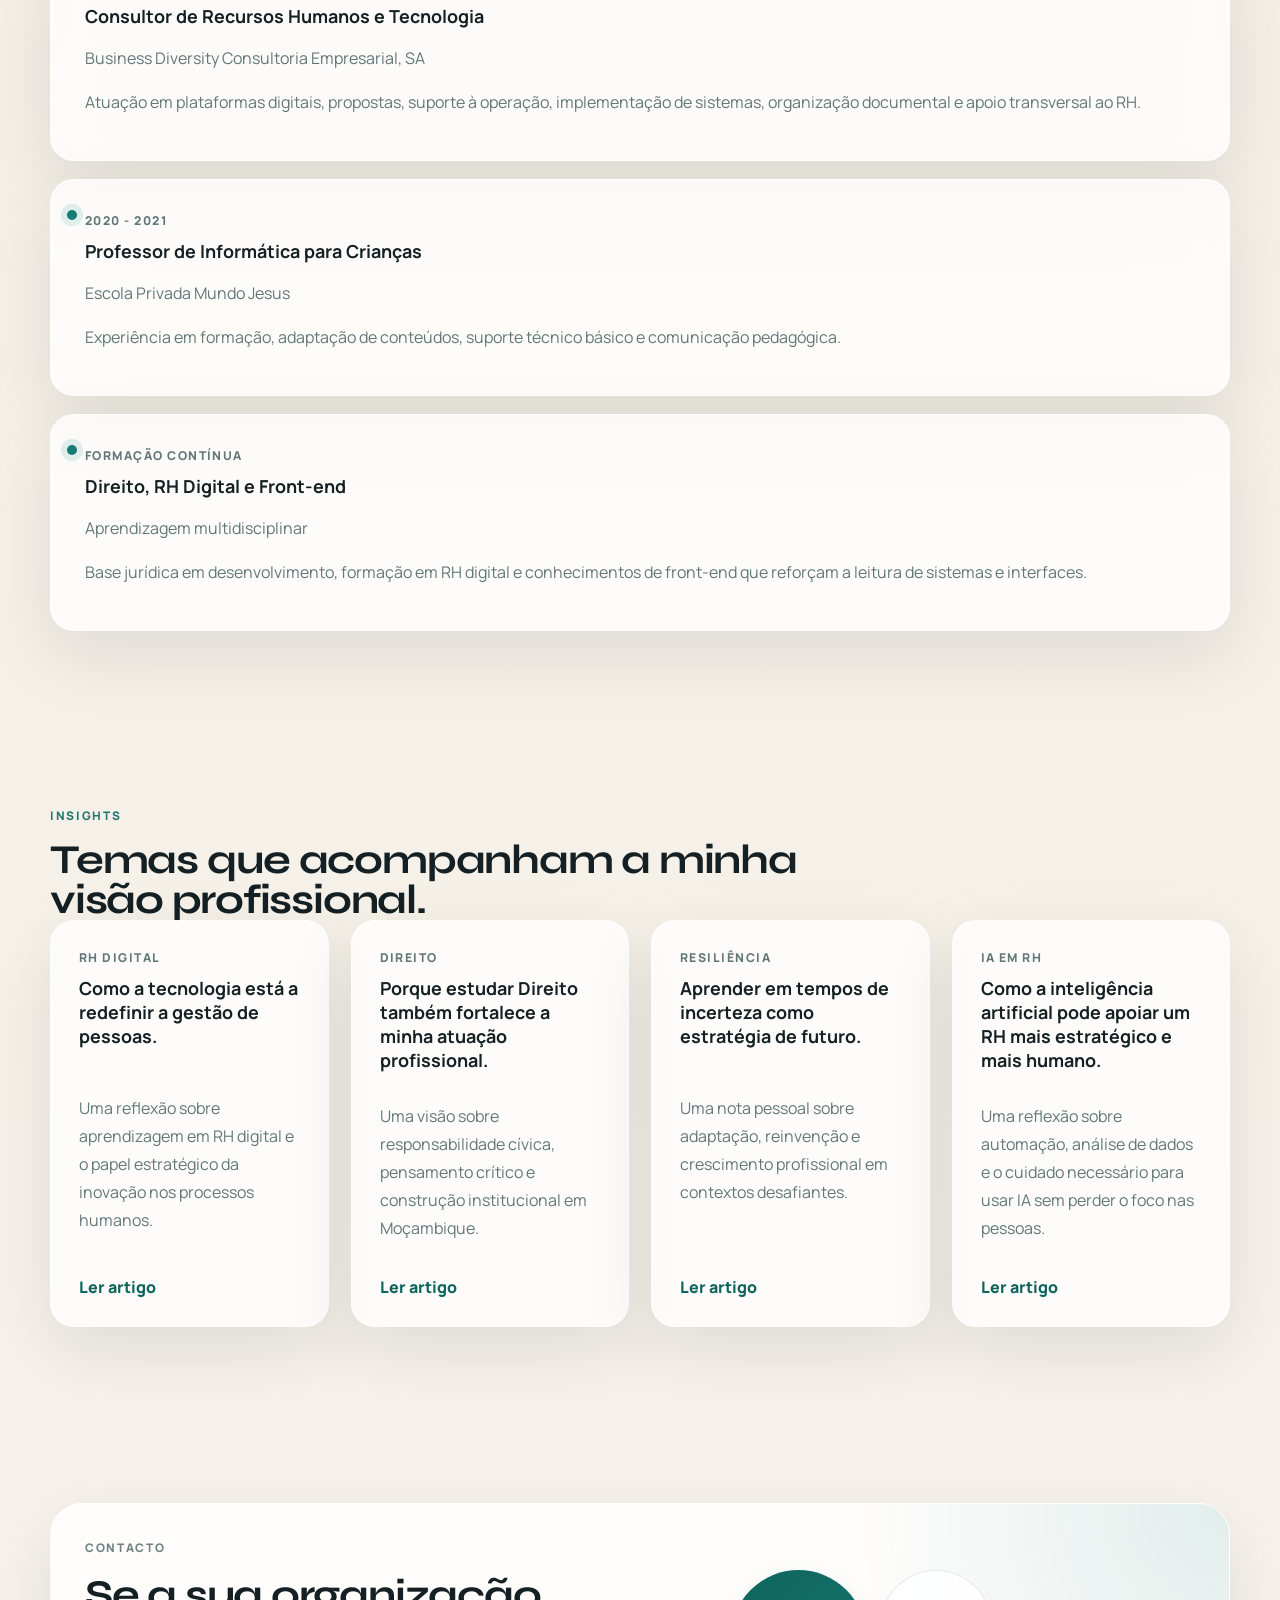
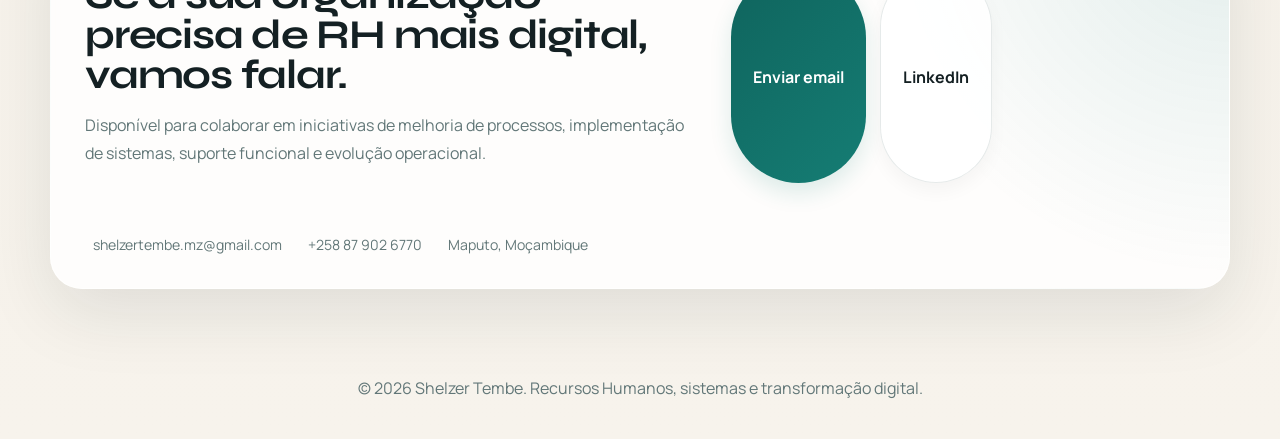
==== commit 0f2d8eb0: "Final" ====
--- a/base/public_html/index.html
+++ b/base/public_html/index.html
@@ -15,7 +15,7 @@
     <meta name="description" content="Portfólio de Shelzer Tembe, consultor de Recursos Humanos, sistemas de RH e digitalização de processos.">
     <meta name="author" content="Shelzer Tembe">
 
-    <title>Shelzer Tembe | RH, Sistemas e Digitalização</title>
+    <title>Shelzer Tembe | RH- Sistemas e Digitalização</title>
 
     <link rel="preconnect" href="https://fonts.googleapis.com">
     <link rel="preconnect" href="https://fonts.gstatic.com" crossorigin>
@@ -30,10 +30,10 @@
 <body>
     <div class="site-shell">
         <header class="topbar">
-            <a class="brand" href="#home" aria-label="Voltar ao início">
-                <span class="brand-mark">ST</span>
+            <a class="brand" href="#home" aria-label="Voltar ao início" translate="no">
+                <span class="brand-mark" translate="no">ST</span>
                 <span class="brand-copy">
-                    <strong>Shelzer Tembe</strong>
+                    <strong translate="no">Shelzer Tembe</strong>
                     <span>HR Systems Consultant</span>
                 </span>
             </a>
@@ -43,13 +43,26 @@
                 <span></span>
             </button>
 
-            <nav class="nav" id="site-nav">
-                <a href="#about">Perfil</a>
-                <a href="#services">Serviços</a>
-                <a href="#journey">Percurso</a>
-                <a href="#insights">Insights</a>
-                <a href="#contact" class="nav-cta">Contactar</a>
-            </nav>
+            <div class="topbar-actions">
+                <nav class="nav" id="site-nav">
+                    <a href="#about">Perfil</a>
+                    <a href="#services">Serviços</a>
+                    <a href="#journey">Percurso</a>
+                    <a href="#insights">Insights</a>
+                    <a href="#contact" class="nav-cta">Contactar</a>
+                </nav>
+
+                <div class="language-switcher" data-language-switcher>
+                    <button class="language-toggle" type="button" aria-expanded="false" aria-haspopup="true">
+                        <span class="ti-world" aria-hidden="true"></span>
+                        <span>Idioma</span>
+                    </button>
+                    <div class="language-menu" role="menu" aria-label="Selecionar idioma">
+                        <a class="language-option" href="index.html" data-language="pt" role="menuitem">Português</a>
+                        <a class="language-option" href="#" data-language="en" role="menuitem" rel="noopener">English</a>
+                    </div>
+                </div>
+            </div>
         </header>
 
         <main id="home">
@@ -64,7 +77,7 @@
 
                     <div class="hero-actions">
                         <a class="btn btn-primary" href="#contact">Vamos conversar</a>
-                        <a class="btn btn-secondary" href="pdf/Shelzer_Tembe _cv.pdf" target="_blank" rel="noopener">Ver CV completo</a>
+                        <a class="btn btn-secondary" href="pdf/Shelzer_Tembe _cv.pdf" target="_blank" rel="noopener" translate="no">Ver CV completo</a>
                     </div>
 
                     <div class="hero-proof">
@@ -82,6 +95,9 @@
                 <div class="hero-visual reveal reveal-delay">
                     <div class="portrait-panel">
                         <div class="portrait-glow"></div>
+                        <div class="hero-orb" aria-hidden="true">
+                            <span class="hero-orb-core"></span>
+                        </div>
                         <img src="assets/imgs/avatar.jpg" alt="Retrato de Shelzer Tembe" class="portrait">
 
                         <div class="floating-card card-a">
@@ -99,7 +115,7 @@
 
             <section class="trust-strip reveal" aria-label="Áreas de atuação">
                 <span>Implementação de sistemas</span>
-                <span>Experiência do colaborador</span>
+                <span>Experiência do colaborador/UX</span>
                 <span>Processos e documentação</span>
                 <span>Suporte operacional</span>
                 <span>Transformação digital</span>
@@ -189,24 +205,24 @@
             <section class="section impact-section">
                 <div class="section-heading reveal">
                     <p class="eyebrow">Impacto</p>
-                    <h2>Uma presença profissional voltada para evolução operacional, não apenas presença online.</h2>
+                    <h2>O valor que levo para organizações que querem processos de RH mais simples, digitais e bem executados.</h2>
                 </div>
 
                 <div class="impact-grid">
                     <article class="impact-card reveal">
                         <span class="impact-number">01</span>
-                        <h3>Processos mais fluídos</h3>
-                        <p>Redução de fricção em tarefas administrativas com foco em consistência, organização e continuidade.</p>
+                        <h3>Processos mais organizados</h3>
+                        <p>Ajudo a transformar rotinas confusas em processos mais claros, consistentes e fáceis de acompanhar.</p>
                     </article>
                     <article class="impact-card reveal">
                         <span class="impact-number">02</span>
-                        <h3>Adoção mais humana</h3>
-                        <p>Digitalização com atenção às pessoas que usam o sistema, não apenas à ferramenta em si.</p>
+                        <h3>Melhor uso dos sistemas</h3>
+                        <p>Faço a ponte entre a ferramenta e as pessoas, para que a tecnologia seja realmente usada no dia a dia.</p>
                     </article>
                     <article class="impact-card reveal">
                         <span class="impact-number">03</span>
-                        <h3>Execução com visão híbrida</h3>
-                        <p>Capacidade de navegar entre RH, tecnologia, atendimento e documentação no mesmo projeto.</p>
+                        <h3>Execução com apoio prático</h3>
+                        <p>Contribuo com suporte, documentação e melhoria contínua para que as operações avancem com mais segurança.</p>
                     </article>
                 </div>
             </section>
@@ -266,6 +282,13 @@
                         <span class="insight-tag">Resiliência</span>
                         <h3>Aprender em tempos de incerteza como estratégia de futuro.</h3>
                         <p>Uma nota pessoal sobre adaptação, reinvenção e crescimento profissional em contextos desafiantes.</p>
+                        <span class="insight-link">Ler artigo</span>
+                    </a>
+
+                    <a class="insight-card reveal" href="rh-inteligencia-artificial.html">
+                        <span class="insight-tag">IA em RH</span>
+                        <h3>Como a inteligência artificial pode apoiar um RH mais estratégico e mais humano.</h3>
+                        <p>Uma reflexão sobre automação, análise de dados e o cuidado necessário para usar IA sem perder o foco nas pessoas.</p>
                         <span class="insight-link">Ler artigo</span>
                     </a>
                 </div>
@@ -283,13 +306,13 @@
                     </div>
 
                     <div class="cta-actions">
-                        <a class="btn btn-primary" href="mailto:shelzertembe.mz@gmail.com?subject=Contacto%20via%20portf%C3%B3lio">Enviar email</a>
-                        <a class="btn btn-secondary" href="https://www.linkedin.com/in/shelzer-tembe-0a6648215/" target="_blank" rel="noopener">LinkedIn</a>
+                        <a class="btn btn-primary" href="mailto:shelzertembe.mz@gmail.com?subject=Contacto%20via%20portf%C3%B3lio" translate="no">Enviar email</a>
+                        <a class="btn btn-secondary" href="https://www.linkedin.com/in/shelzer-tembe-0a6648215/" target="_blank" rel="noopener" translate="no">LinkedIn</a>
                     </div>
 
                     <div class="contact-meta">
-                        <span><i class="ti-email"></i> shelzertembe.mz@gmail.com</span>
-                        <span><i class="ti-mobile"></i> +258 87 902 6770</span>
+                        <span translate="no"><i class="ti-email"></i> shelzertembe.mz@gmail.com</span>
+                        <span translate="no"><i class="ti-mobile"></i> +258 87 902 6770</span>
                         <span><i class="ti-map-alt"></i> Maputo, Moçambique</span>
                     </div>
                 </div>
--- a/base/public_html/assets/css/modern-portfolio.css
+++ b/base/public_html/assets/css/modern-portfolio.css
@@ -117,6 +117,12 @@
     gap: 10px;
 }
 
+.topbar-actions {
+    display: flex;
+    align-items: center;
+    gap: 12px;
+}
+
 .nav a {
     padding: 9px 13px;
     font-size: 0.84rem;
@@ -134,6 +140,94 @@
 .nav-cta {
     color: #fff !important;
     background: #183336;
+}
+
+.language-switcher {
+    position: relative;
+}
+
+.language-toggle {
+    display: inline-flex;
+    align-items: center;
+    gap: 8px;
+    min-height: 42px;
+    padding: 0 14px;
+    border: 1px solid rgba(18, 48, 51, 0.1);
+    border-radius: 999px;
+    background: rgba(255, 255, 255, 0.82);
+    color: var(--text);
+    font: inherit;
+    font-size: 0.84rem;
+    font-weight: 700;
+    cursor: pointer;
+    box-shadow: 0 8px 18px rgba(20, 32, 35, 0.04);
+}
+
+.language-toggle:hover,
+.language-toggle:focus-visible {
+    background: rgba(255, 255, 255, 0.96);
+}
+
+.language-menu {
+    position: absolute;
+    top: calc(100% + 10px);
+    right: 0;
+    display: none;
+    min-width: 170px;
+    padding: 10px;
+    border: 1px solid rgba(255, 255, 255, 0.88);
+    border-radius: 18px;
+    background: rgba(255, 253, 248, 0.96);
+    box-shadow: 0 20px 40px rgba(20, 32, 35, 0.12);
+    backdrop-filter: blur(14px);
+}
+
+.language-switcher.is-open .language-menu {
+    display: grid;
+    gap: 6px;
+}
+
+.language-option {
+    display: block;
+    padding: 10px 12px;
+    border-radius: 12px;
+    color: var(--muted);
+    font-size: 0.84rem;
+    font-weight: 700;
+}
+
+.language-option:hover,
+.language-option:focus-visible {
+    color: var(--text);
+    background: rgba(21, 125, 116, 0.06);
+}
+
+.translation-toast {
+    position: fixed;
+    right: 24px;
+    bottom: 24px;
+    z-index: 60;
+    width: min(360px, calc(100vw - 32px));
+    padding: 16px 18px;
+    border: 1px solid rgba(255, 255, 255, 0.88);
+    border-radius: 18px;
+    background: rgba(23, 53, 56, 0.92);
+    color: #f6f7f2;
+    box-shadow: 0 24px 50px rgba(20, 32, 35, 0.22);
+    backdrop-filter: blur(14px);
+}
+
+.translation-toast strong {
+    display: block;
+    margin-bottom: 6px;
+    font-size: 0.92rem;
+}
+
+.translation-toast p {
+    margin: 0;
+    color: rgba(246, 247, 242, 0.82);
+    line-height: 1.6;
+    font-size: 0.88rem;
 }
 
 .menu-toggle {
@@ -291,6 +385,7 @@
     background: linear-gradient(180deg, rgba(255, 255, 255, 0.82), rgba(18, 48, 51, 0.04));
     border: 1px solid rgba(255, 255, 255, 0.9);
     box-shadow: var(--shadow);
+    overflow: hidden;
 }
 
 .portrait-glow {
@@ -301,6 +396,59 @@
     border-radius: 50%;
     background: radial-gradient(circle, rgba(21, 125, 116, 0.22), transparent 70%);
     filter: blur(18px);
+}
+
+.hero-orb {
+    position: absolute;
+    top: 0;
+    left: 0;
+    width: 22px;
+    height: 22px;
+    border-radius: 50%;
+    pointer-events: none;
+    z-index: 3;
+    opacity: 0.92;
+    background:
+        radial-gradient(circle at 35% 35%, rgba(255, 255, 255, 0.98), rgba(255, 255, 255, 0.2) 38%, transparent 64%),
+        radial-gradient(circle, rgba(237, 220, 183, 0.18), rgba(21, 125, 116, 0.14) 55%, transparent 76%);
+    box-shadow:
+        0 0 18px rgba(237, 220, 183, 0.18),
+        0 0 42px rgba(21, 125, 116, 0.16);
+    filter: blur(0.2px);
+    will-change: transform;
+    --trail-angle: 0deg;
+    --trail-stretch: 1;
+}
+
+.hero-orb::before {
+    content: "";
+    position: absolute;
+    inset: -12px;
+    border-radius: 50%;
+    background: radial-gradient(circle, rgba(255, 255, 255, 0.2), transparent 68%);
+    opacity: 0.75;
+}
+
+.hero-orb::after {
+    content: "";
+    position: absolute;
+    top: 50%;
+    left: 50%;
+    width: 48px;
+    height: 10px;
+    border-radius: 999px;
+    background: linear-gradient(90deg, rgba(255, 255, 255, 0), rgba(248, 242, 229, 0.07), rgba(21, 125, 116, 0.04));
+    transform-origin: center;
+    transform: translate(-96%, -50%) rotate(var(--trail-angle)) scaleX(var(--trail-stretch));
+    filter: blur(8px);
+    opacity: 0.38;
+}
+
+.hero-orb-core {
+    position: absolute;
+    inset: 6px;
+    border-radius: 50%;
+    background: radial-gradient(circle at 30% 30%, #fffefc, rgba(255, 244, 223, 0.72) 55%, rgba(255, 226, 170, 0.1) 100%);
 }
 
 .portrait {
@@ -329,7 +477,7 @@
 
 .card-b {
     bottom: 38px;
-    left: -22px;
+    left: -12px;
 }
 
 .floating-title {
@@ -515,11 +663,21 @@
 }
 
 .insights-grid {
-    grid-template-columns: repeat(3, minmax(0, 1fr));
+    grid-template-columns: repeat(auto-fit, minmax(240px, 1fr));
 }
 
 .insight-card {
+    display: flex;
+    flex-direction: column;
     transition: transform 0.25s ease, background 0.25s ease;
+}
+
+.insight-card h3 {
+    min-height: 4.9em;
+}
+
+.insight-card p {
+    flex: 1;
 }
 
 .insight-card:hover,
@@ -530,7 +688,8 @@
 
 .insight-link {
     display: inline-flex;
-    margin-top: 18px;
+    margin-top: auto;
+    padding-top: 18px;
     color: var(--accent-strong);
     font-weight: 800;
 }
@@ -631,6 +790,10 @@
         box-shadow: 0 20px 40px rgba(20, 32, 35, 0.12);
     }
 
+    .topbar-actions {
+        align-items: flex-start;
+    }
+
     .nav.is-open {
         display: flex;
     }
@@ -659,8 +822,18 @@
         font-size: clamp(1.82rem, 8.2vw, 2.95rem);
     }
 
+    .topbar-actions {
+        width: 100%;
+        justify-content: space-between;
+    }
+
     .portrait-panel {
         padding: 18px;
+    }
+
+    .hero-orb {
+        width: 18px;
+        height: 18px;
     }
 
     .portrait {
@@ -692,6 +865,20 @@
 
     .brand-copy span {
         display: none;
+    }
+
+    .topbar-actions {
+        gap: 10px;
+    }
+
+    .language-toggle {
+        min-height: 40px;
+        padding: 0 12px;
+    }
+
+    .translation-toast {
+        right: 16px;
+        bottom: 16px;
     }
 
     .feature-card,
@@ -713,3 +900,9 @@
         gap: 10px;
     }
 }
+
+@media (prefers-reduced-motion: reduce) {
+    .hero-orb {
+        display: none;
+    }
+}
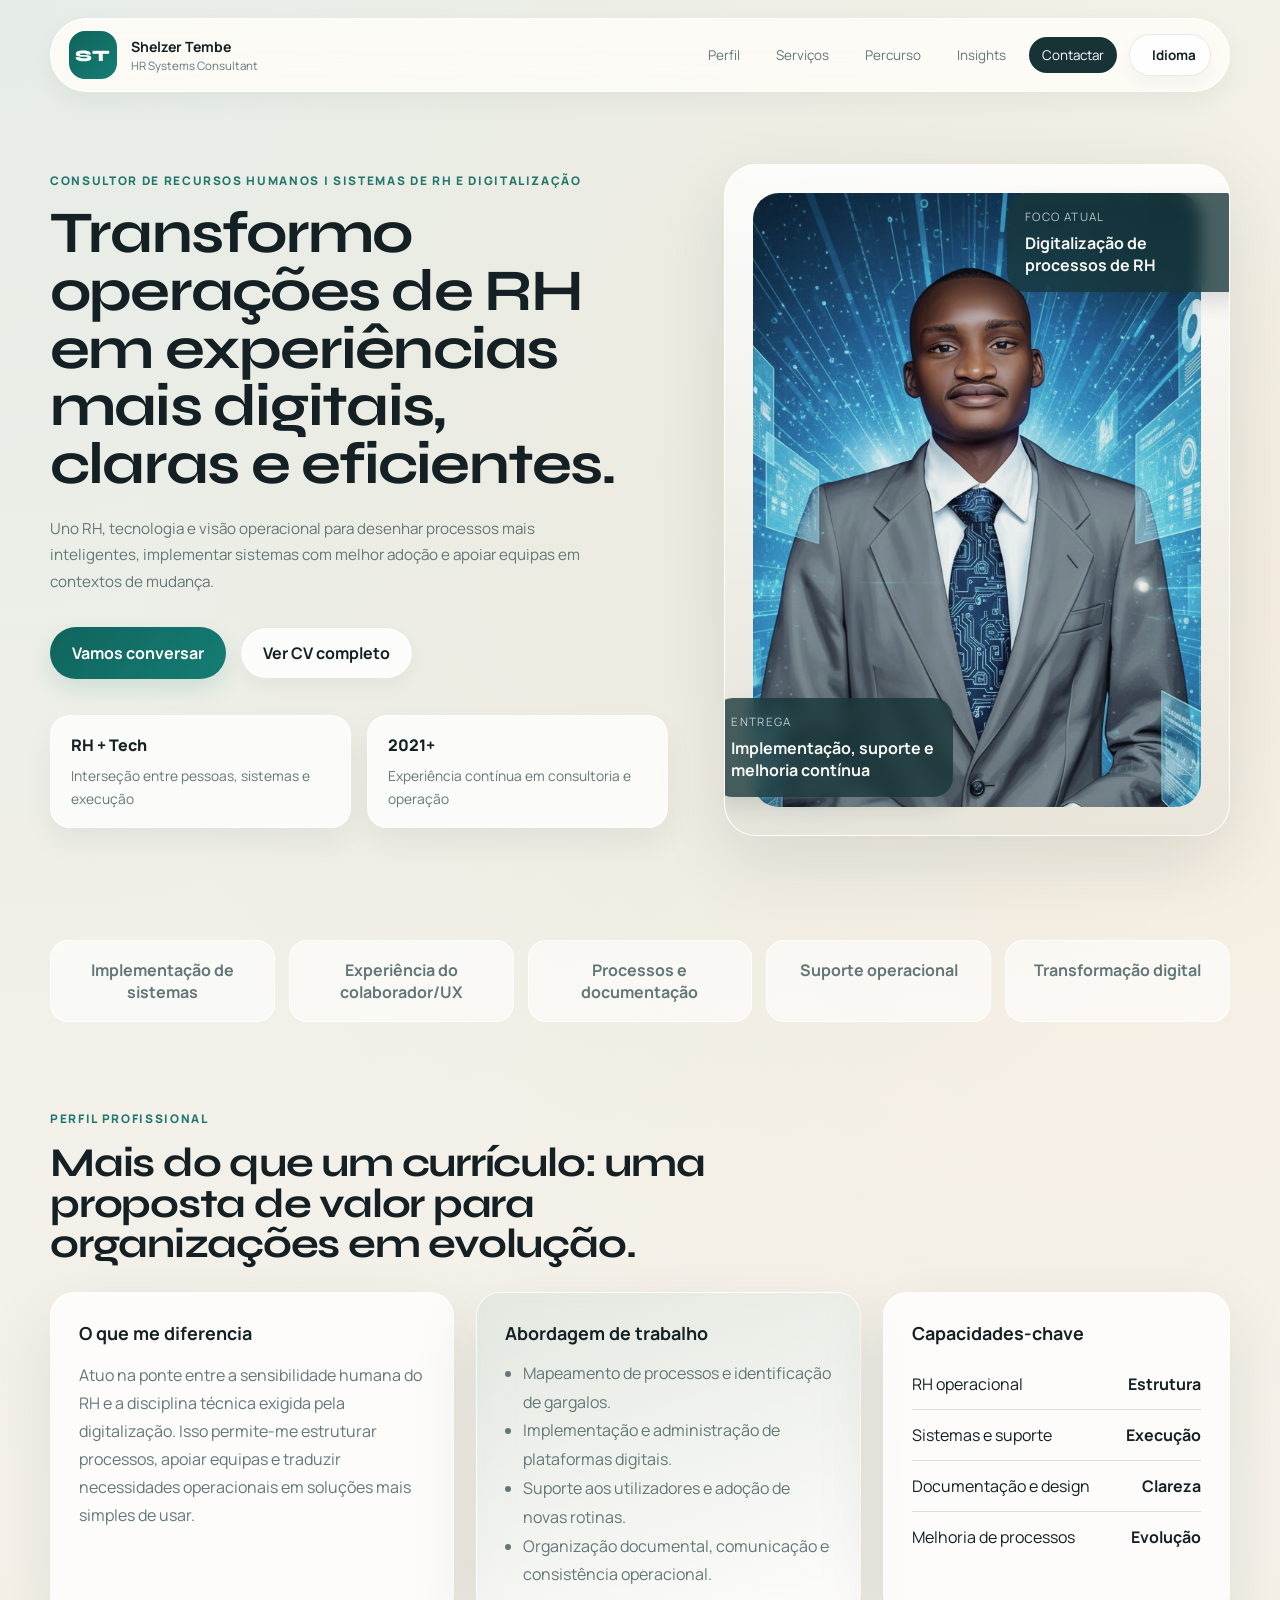
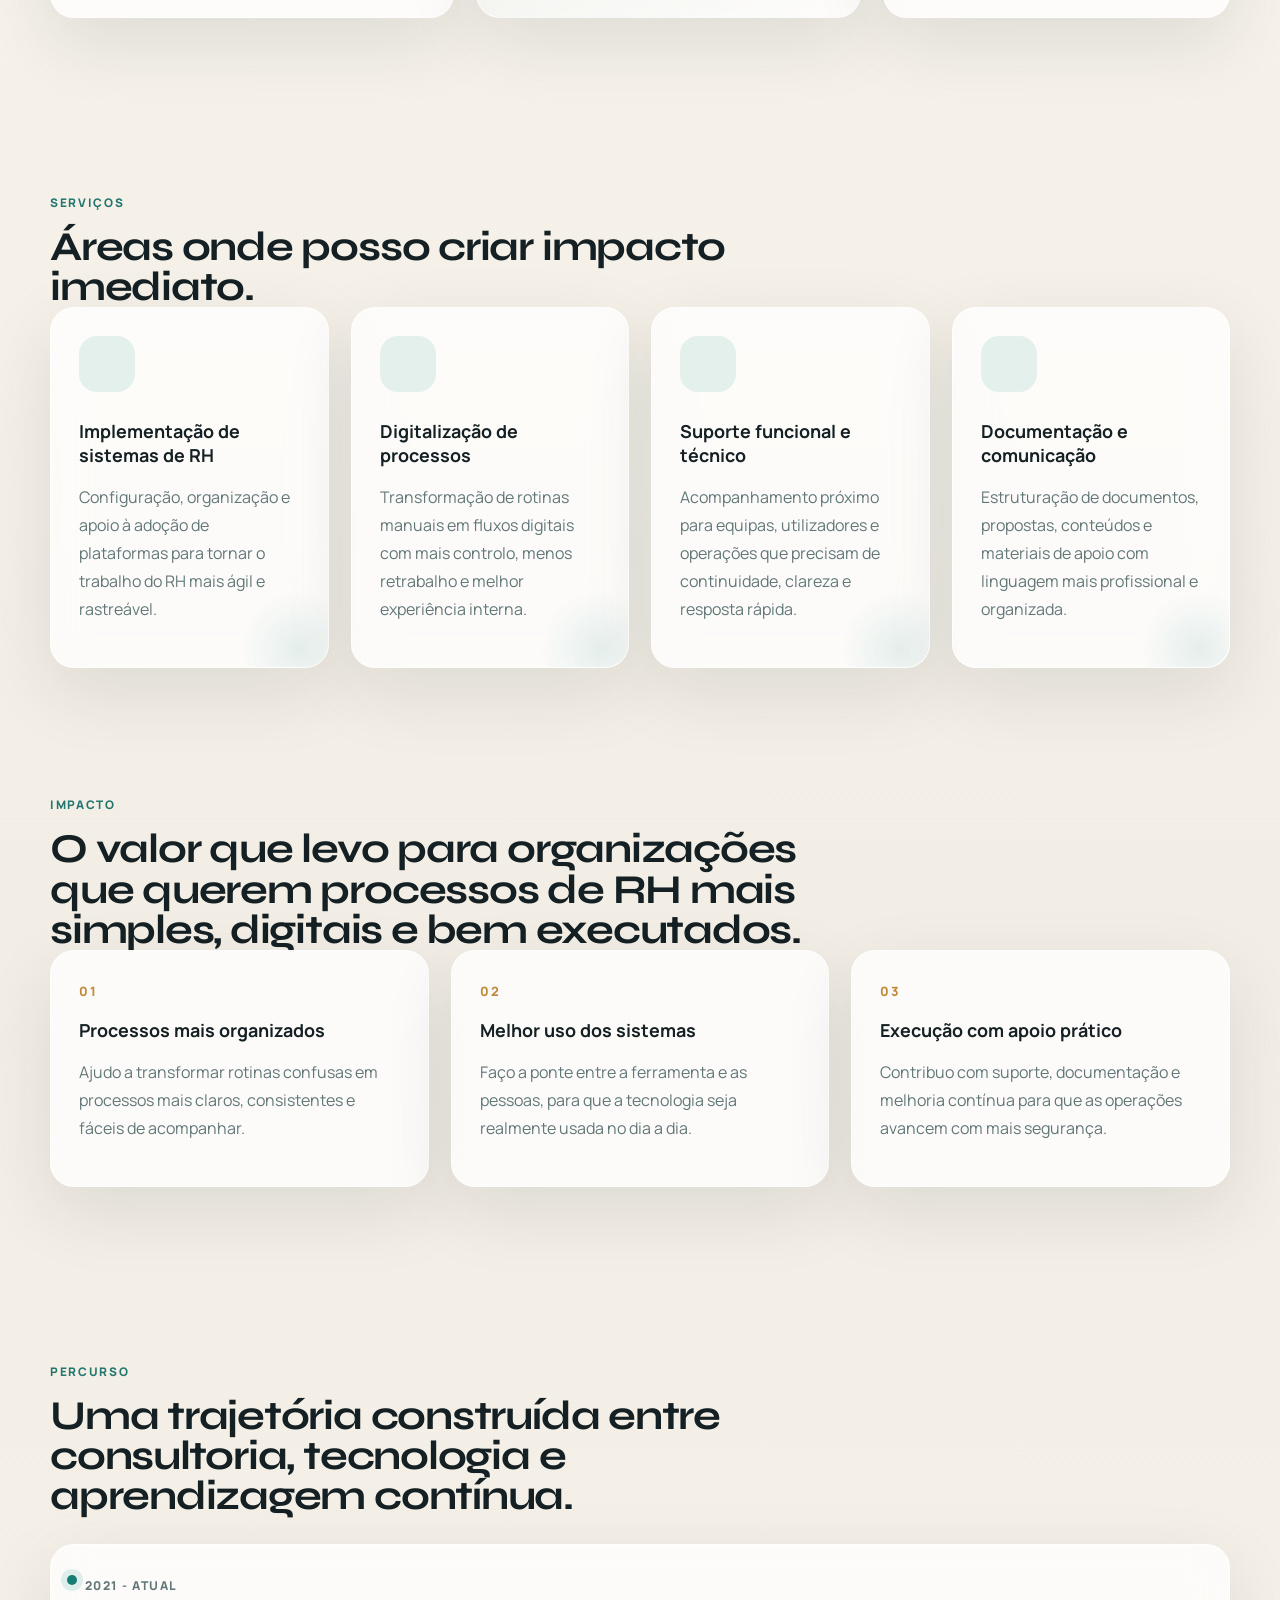
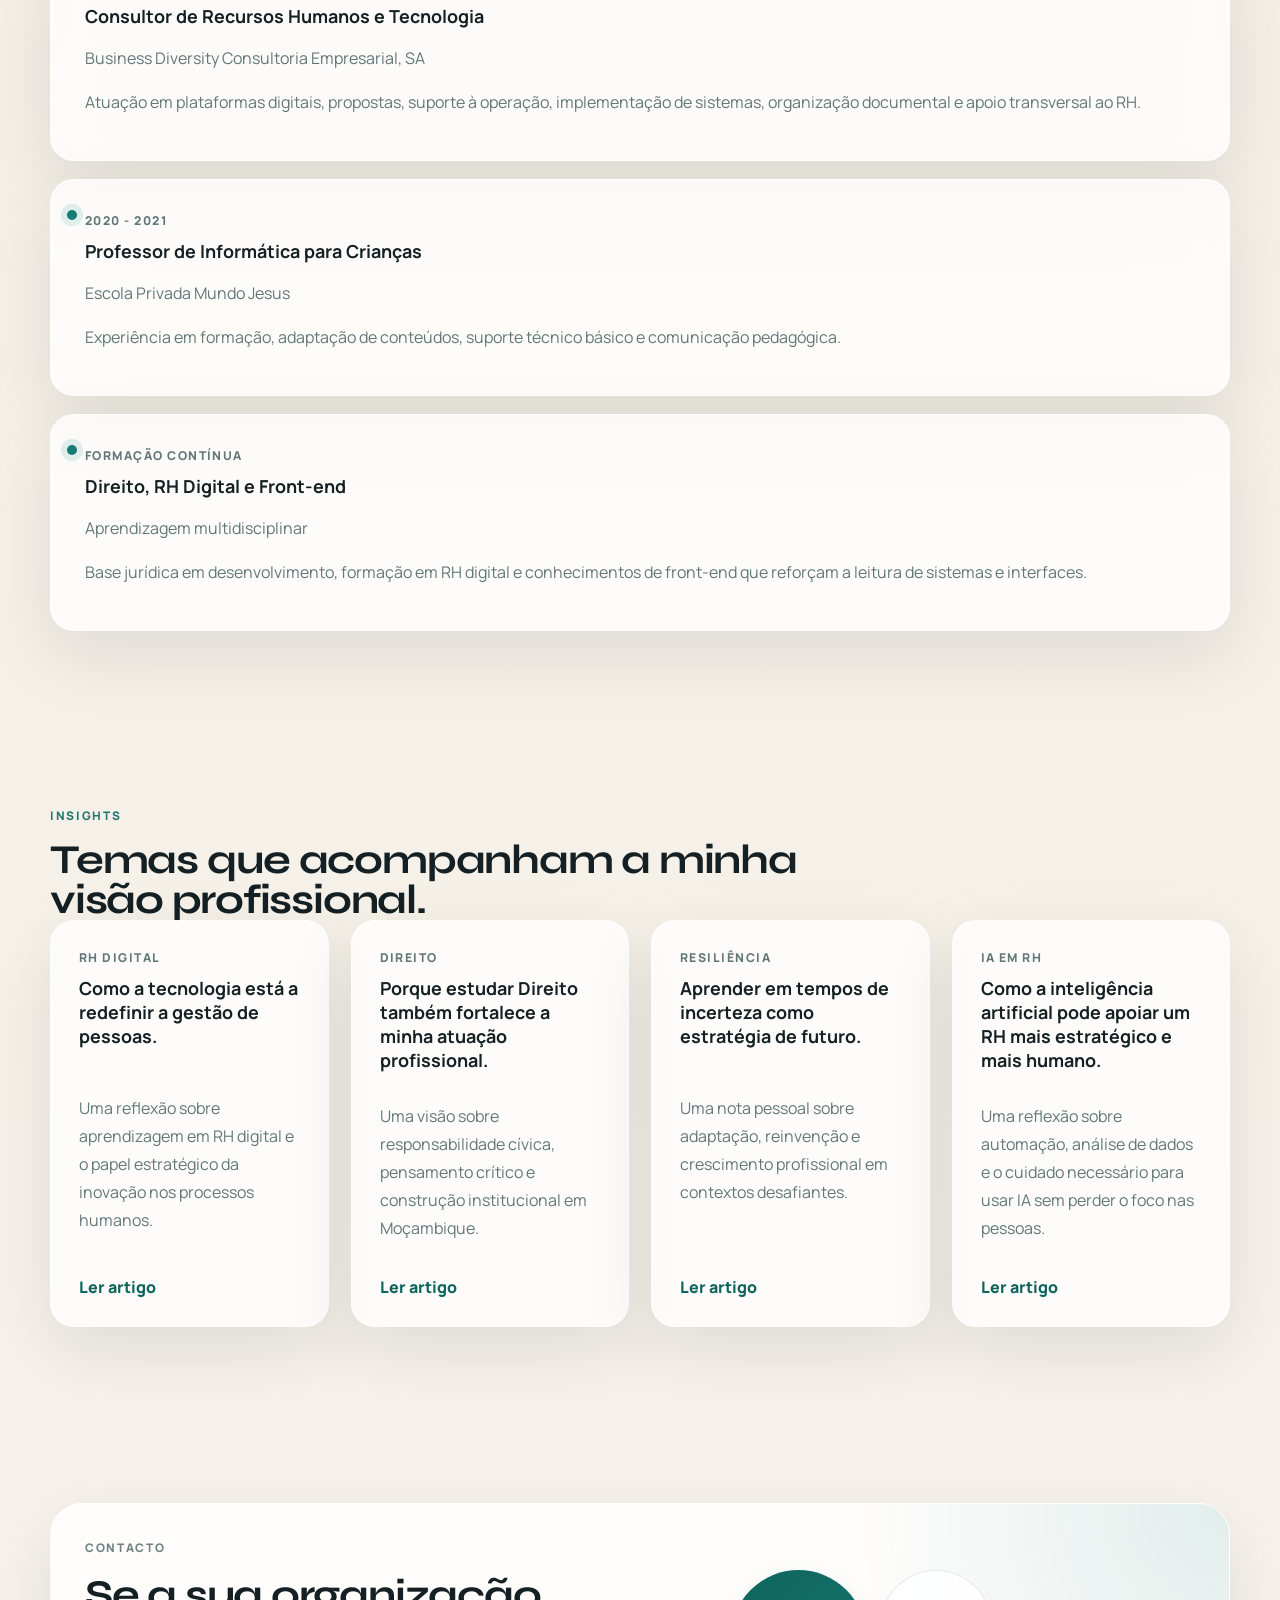
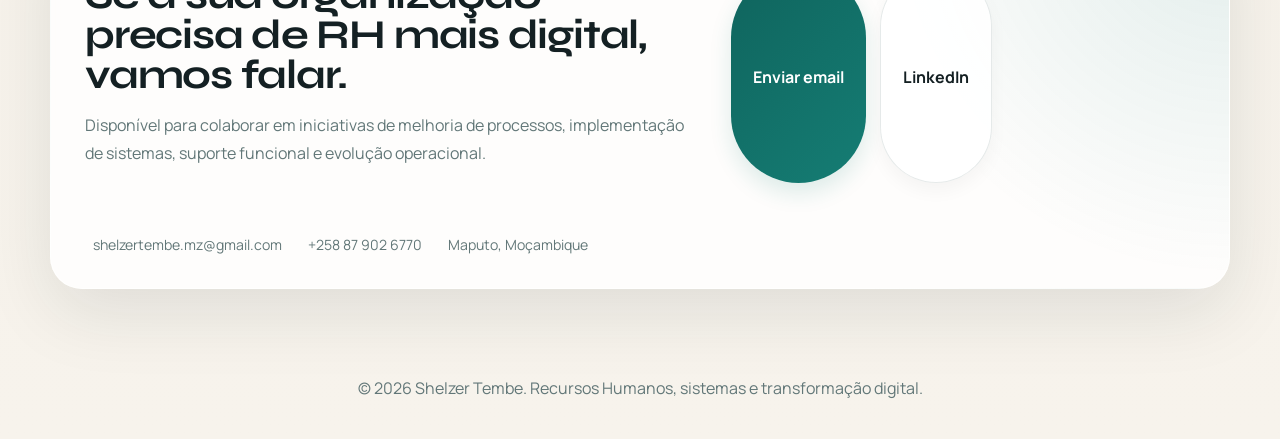
==== commit fc037d38: "Tradução" ====
--- a/base/public_html/index.html
+++ b/base/public_html/index.html
@@ -59,7 +59,7 @@
                     </button>
                     <div class="language-menu" role="menu" aria-label="Selecionar idioma">
                         <a class="language-option" href="index.html" data-language="pt" role="menuitem">Português</a>
-                        <a class="language-option" href="#" data-language="en" role="menuitem" rel="noopener">English</a>
+                        <a class="language-option" href="index-en.html" data-language="en" role="menuitem" rel="noopener">English</a>
                     </div>
                 </div>
             </div>
